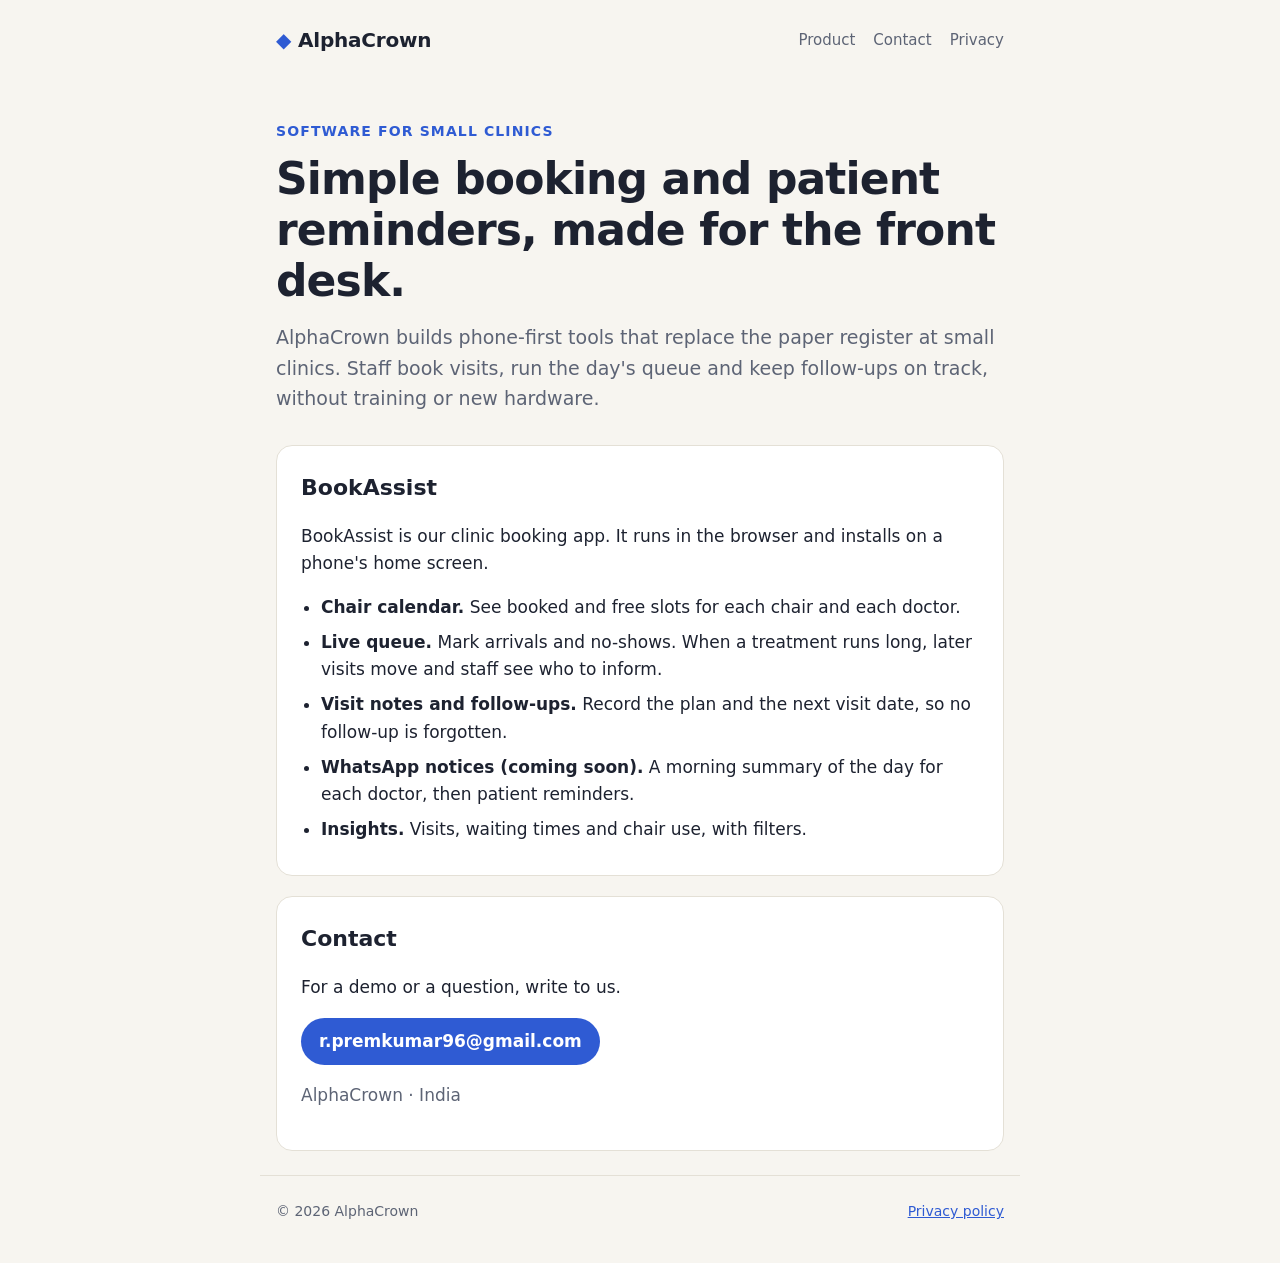
==== index.html @ f14d4fe9 "AlphaCrown site: home and privacy policy Co-Authored-By: Claude Opus 5.5 <noreply@anthropic.com>" ====
<!doctype html>
<html lang="en">
<head>
<meta charset="utf-8">
<meta name="viewport" content="width=device-width, initial-scale=1">
<title>AlphaCrown</title>
<meta name="description" content="AlphaCrown builds simple booking and patient-reminder software for small clinics.">
<link rel="stylesheet" href="style.css">
</head>
<body>
<header class="wrap top">
  <a class="brand" href="./"><span class="mark" aria-hidden="true">◆</span> AlphaCrown</a>
  <nav><a href="#product">Product</a><a href="#contact">Contact</a><a href="privacy.html">Privacy</a></nav>
</header>

<main class="wrap">
  <section class="hero">
    <p class="eyebrow">Software for small clinics</p>
    <h1>Simple booking and patient reminders, made for the front desk.</h1>
    <p class="lead">AlphaCrown builds phone-first tools that replace the paper register at small clinics. Staff book visits, run the day's queue and keep follow-ups on track, without training or new hardware.</p>
  </section>

  <section id="product" class="card">
    <h2>BookAssist</h2>
    <p>BookAssist is our clinic booking app. It runs in the browser and installs on a phone's home screen.</p>
    <ul class="features">
      <li><strong>Chair calendar.</strong> See booked and free slots for each chair and each doctor.</li>
      <li><strong>Live queue.</strong> Mark arrivals and no-shows. When a treatment runs long, later visits move and staff see who to inform.</li>
      <li><strong>Visit notes and follow-ups.</strong> Record the plan and the next visit date, so no follow-up is forgotten.</li>
      <li><strong>WhatsApp notices (coming soon).</strong> A morning summary of the day for each doctor, then patient reminders.</li>
      <li><strong>Insights.</strong> Visits, waiting times and chair use, with filters.</li>
    </ul>
  </section>

  <section id="contact" class="card">
    <h2>Contact</h2>
    <p>For a demo or a question, write to us.</p>
    <p><a class="button" href="mailto:r.premkumar96@gmail.com">r.premkumar96@gmail.com</a></p>
    <p class="muted">AlphaCrown · India</p>
  </section>
</main>

<footer class="wrap foot">
  <span>© 2026 AlphaCrown</span>
  <a href="privacy.html">Privacy policy</a>
</footer>
</body>
</html>
---- style.css ----
:root {
  --bg: #f7f5f0;
  --card: #ffffff;
  --ink: #1d2230;
  --muted: #5d6475;
  --line: #e4e0d6;
  --accent: #2f5bd3;
  --accent-ink: #ffffff;
  color-scheme: light dark;
}
@media (prefers-color-scheme: dark) {
  :root {
    --bg: #12151c;
    --card: #1b1f29;
    --ink: #eceef3;
    --muted: #9aa1b2;
    --line: #2c3240;
    --accent: #7c9dff;
    --accent-ink: #0d1020;
  }
}
* { box-sizing: border-box; }
body {
  margin: 0;
  background: var(--bg);
  color: var(--ink);
  font: 17px/1.6 system-ui, -apple-system, "Segoe UI", Roboto, sans-serif;
}
a { color: var(--accent); }
.wrap { max-width: 760px; margin: 0 auto; padding: 0 16px; }

.top { display: flex; align-items: center; justify-content: space-between; gap: 16px; padding-top: 24px; padding-bottom: 24px; flex-wrap: wrap; }
.brand { font-weight: 700; font-size: 20px; color: var(--ink); text-decoration: none; letter-spacing: -0.01em; }
.mark { color: var(--accent); }
nav { display: flex; gap: 18px; }
nav a { color: var(--muted); text-decoration: none; font-size: 15px; }
nav a:hover { color: var(--ink); }

.hero { padding: 40px 0 32px; }
.eyebrow { color: var(--accent); font-weight: 600; font-size: 14px; text-transform: uppercase; letter-spacing: 0.08em; margin: 0 0 12px; }
h1 { font-size: clamp(30px, 6vw, 44px); line-height: 1.15; letter-spacing: -0.02em; margin: 0 0 16px; }
.lead { font-size: 19px; color: var(--muted); margin: 0; max-width: 60ch; }

.card { background: var(--card); border: 1px solid var(--line); border-radius: 16px; padding: 24px; margin: 0 0 20px; }
.card h2 { margin: 0 0 8px; font-size: 22px; }
.features { padding-left: 20px; margin: 12px 0 0; }
.features li { margin: 8px 0; }
.button { display: inline-block; background: var(--accent); color: var(--accent-ink); text-decoration: none; padding: 10px 18px; border-radius: 999px; font-weight: 600; overflow-wrap: anywhere; }
.muted { color: var(--muted); }

.prose { padding-bottom: 24px; }
.prose h1 { font-size: 34px; margin-top: 16px; }
.prose h2 { font-size: 20px; margin: 28px 0 6px; }
.prose ul { padding-left: 20px; }

.foot { display: flex; justify-content: space-between; gap: 16px; color: var(--muted); font-size: 14px; padding-top: 24px; padding-bottom: 40px; border-top: 1px solid var(--line); margin-top: 24px; }
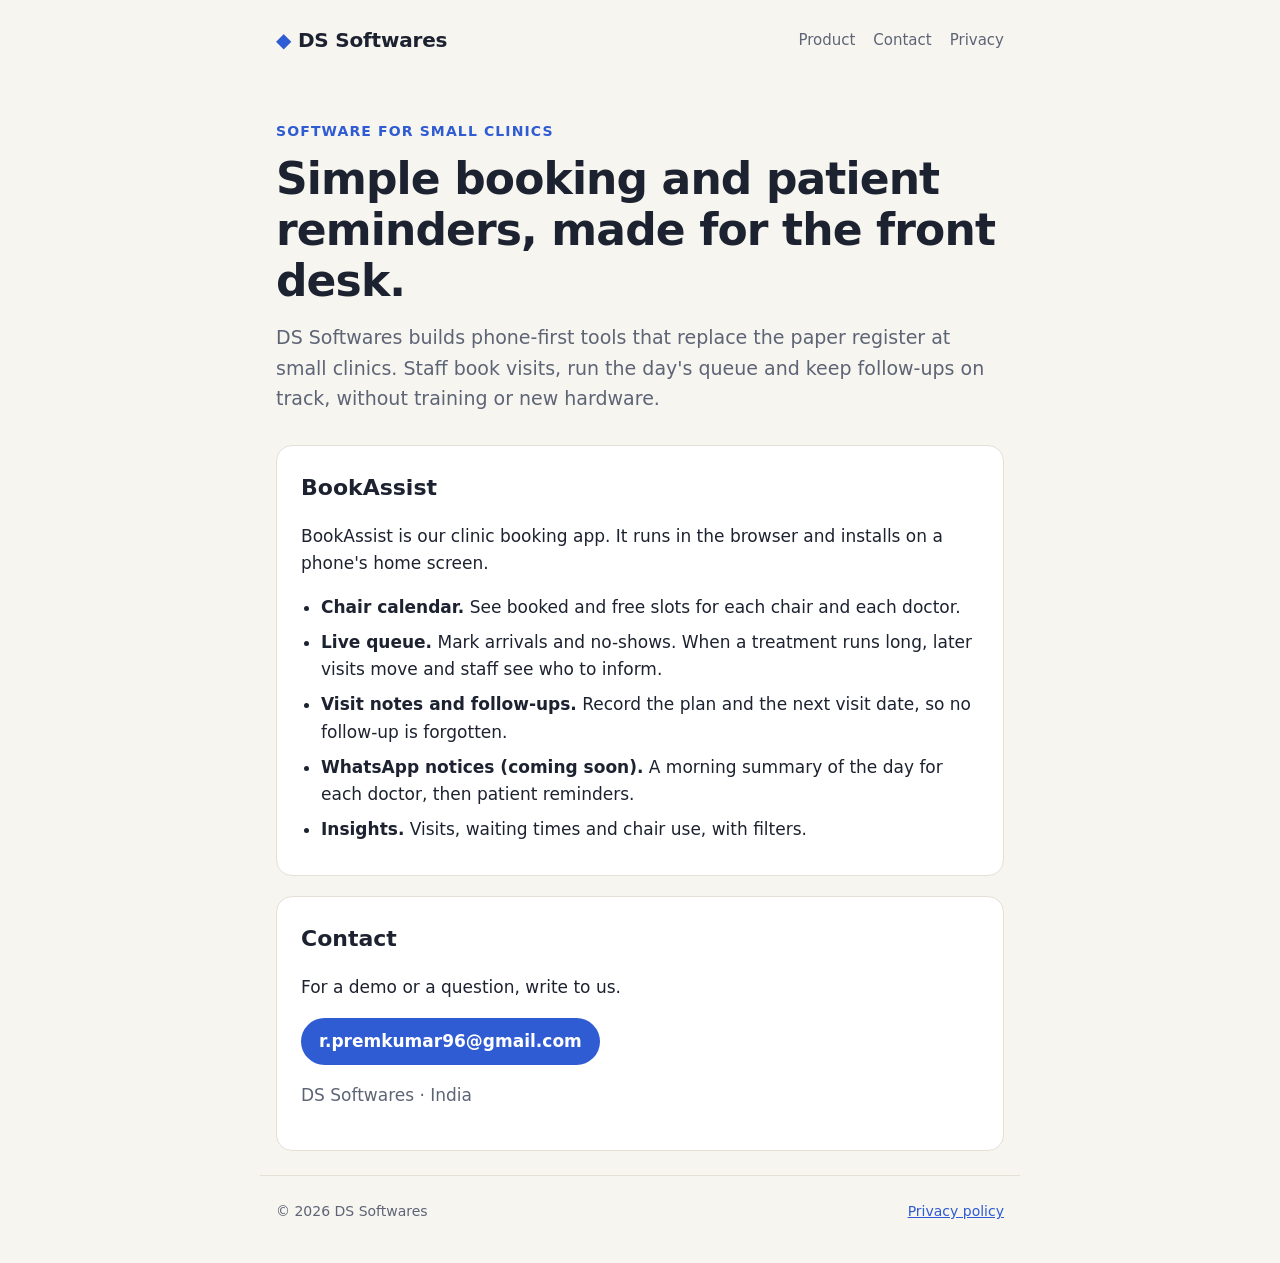
==== commit 6ae76a3e: "Rename business to DS Softwares (registered name) Co-Authored-By: Claude Opus 5.5 <noreply@anthropic" ====
--- a/index.html
+++ b/index.html
@@ -3,13 +3,13 @@
 <head>
 <meta charset="utf-8">
 <meta name="viewport" content="width=device-width, initial-scale=1">
-<title>AlphaCrown</title>
-<meta name="description" content="AlphaCrown builds simple booking and patient-reminder software for small clinics.">
+<title>DS Softwares</title>
+<meta name="description" content="DS Softwares builds simple booking and patient-reminder software for small clinics.">
 <link rel="stylesheet" href="style.css">
 </head>
 <body>
 <header class="wrap top">
-  <a class="brand" href="./"><span class="mark" aria-hidden="true">◆</span> AlphaCrown</a>
+  <a class="brand" href="./"><span class="mark" aria-hidden="true">◆</span> DS Softwares</a>
   <nav><a href="#product">Product</a><a href="#contact">Contact</a><a href="privacy.html">Privacy</a></nav>
 </header>
 
@@ -17,7 +17,7 @@
   <section class="hero">
     <p class="eyebrow">Software for small clinics</p>
     <h1>Simple booking and patient reminders, made for the front desk.</h1>
-    <p class="lead">AlphaCrown builds phone-first tools that replace the paper register at small clinics. Staff book visits, run the day's queue and keep follow-ups on track, without training or new hardware.</p>
+    <p class="lead">DS Softwares builds phone-first tools that replace the paper register at small clinics. Staff book visits, run the day's queue and keep follow-ups on track, without training or new hardware.</p>
   </section>
 
   <section id="product" class="card">
@@ -36,12 +36,12 @@
     <h2>Contact</h2>
     <p>For a demo or a question, write to us.</p>
     <p><a class="button" href="mailto:r.premkumar96@gmail.com">r.premkumar96@gmail.com</a></p>
-    <p class="muted">AlphaCrown · India</p>
+    <p class="muted">DS Softwares · India</p>
   </section>
 </main>
 
 <footer class="wrap foot">
-  <span>© 2026 AlphaCrown</span>
+  <span>© 2026 DS Softwares</span>
   <a href="privacy.html">Privacy policy</a>
 </footer>
 </body>
